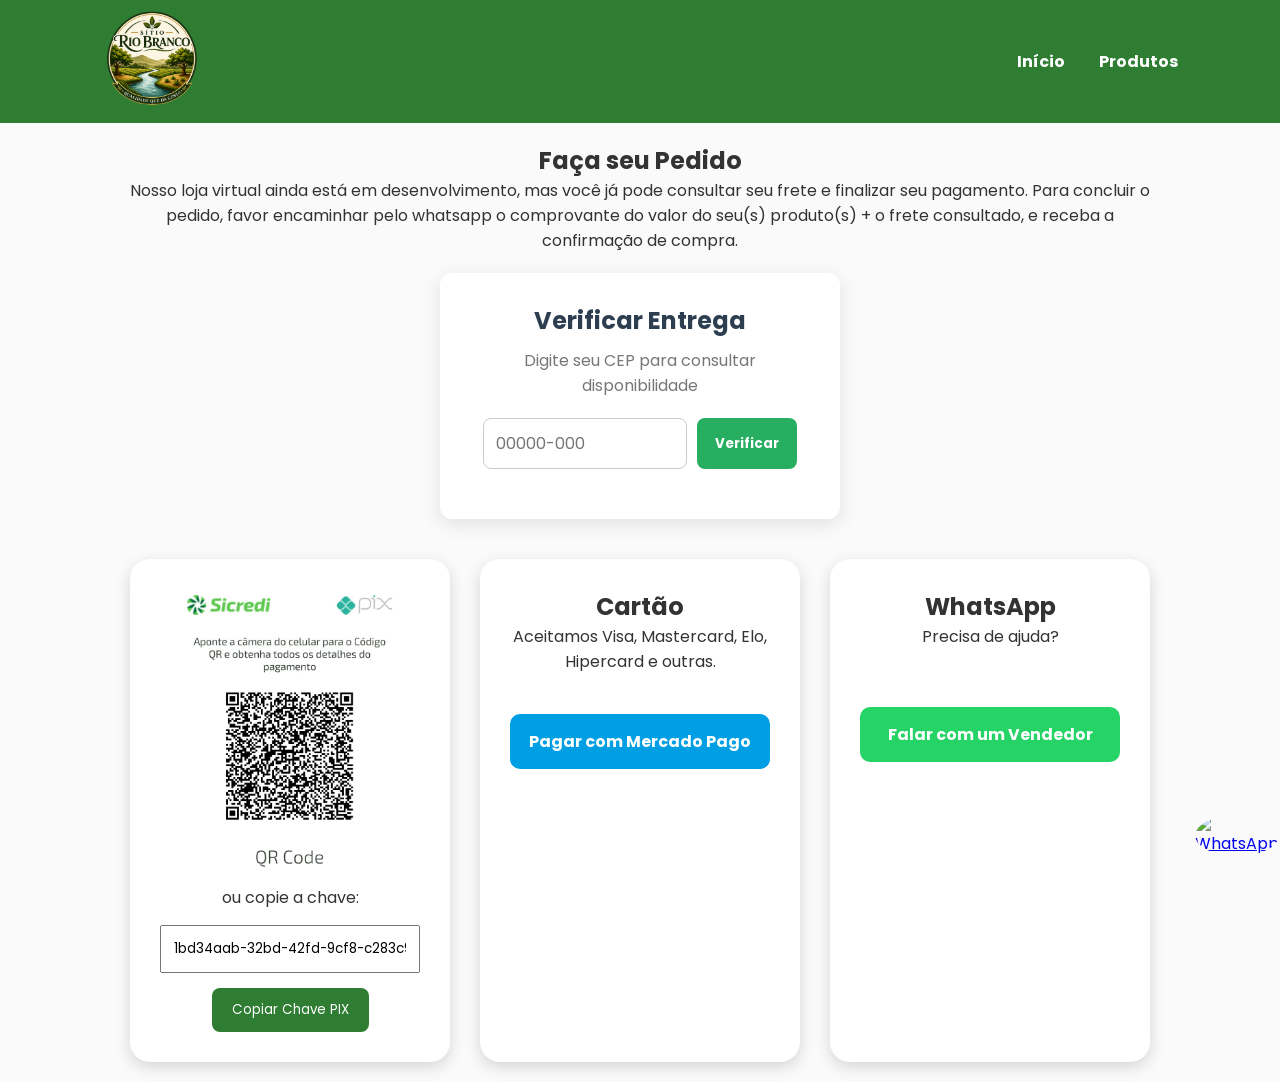
==== delivery.html @ 9be40a6a "v4 updated delivery logic for cities" ====
<!DOCTYPE html>
<html lang="pt-BR">

<head>

<meta charset="UTF-8">
<meta name="viewport" content="width=device-width, initial-scale=1">

<title>Pagamento | Sítio Rio Branco</title>

<meta name="description"
      content="Finalize sua compra com segurança utilizando PIX, cartão de crédito ou Mercado Pago no Sítio Rio Branco.">

<link rel="stylesheet" href="style.css">

<link href="https://fonts.googleapis.com/css2?family=Poppins:wght@300;500;700&display=swap" rel="stylesheet">

</head>

<body>

<header>

<div class="logo">
<img src="images/logo.png" height="80">
</div>

<nav>

<a href="index.html">Início</a>
<a href="index.html#produtos">Produtos</a>

</nav>

</header>

<section class="pagamento">

<h1>Faça seu Pedido</h1>

<p>

Nosso loja virtual ainda está em desenvolvimento, mas você já pode consultar seu frete e finalizar seu pagamento. 
Para concluir o pedido, favor encaminhar pelo whatsapp o comprovante do valor do seu(s) produto(s) + o frete consultado,
e receba a confirmação de compra.

</p>

<div class="delivery-container">

    <h1>Verificar Entrega</h1>

    <p class="subtitulo">Digite seu CEP para consultar disponibilidade</p>

    <div class="cep-box">
        <input type="text" id="cep" placeholder="00000-000">
        <button onclick="verificarCEP()">Verificar</button>
    </div>

    <p id="resultado-cep"></p>

</div>

<div class="opcoes">

<div class="opcao">

<img src="images/qrcode-pix.png" width="220">

<p>

ou copie a chave:

</p>

<input
type="text"
value="1bd34aab-32bd-42fd-9cf8-c283c9ab5a80"
readonly>

<button onclick="copiarPix()">

Copiar Chave PIX

</button>

</div>

<div class="opcao">

<h2>Cartão</h2>

<p>

Aceitamos Visa, Mastercard, Elo, Hipercard e outras.

</p>

<a
class="botaoMercado"
href="https://link.mercadopago.com.br/sitioriobranco"
target="_blank">

Pagar com Mercado Pago

</a>

</div>

<div class="opcao">

<h2>WhatsApp</h2>

<p>

Precisa de ajuda?

</p>

<a
class="botaoWhatsapp"
href="https://wa.me/5511985345020">

Falar com um Vendedor

</a>

</div>

</div>

</section>

<script>

function copiarPix(){

const campo=document.querySelector("input");

campo.select();

document.execCommand("copy");

alert("Chave PIX copiada!");

}

</script>


<!-- Botão WhatsApp -->
<a href="https://api.whatsapp.com/send?phone=5511985345020&text=Olá,%20quero%20fazer%20um%20pedido"
   target="_blank"
   class="whatsapp-button">
    <img src="https://upload.wikimedia.org/wikipedia/commons/6/6b/WhatsApp.svg"
         alt="WhatsApp">
</a>


<script>
function verificarCEP() {
    let cep = document.getElementById("cep").value.replace(/\D/g, "");
    let resultado = document.getElementById("resultado-cep");

    if (cep.length !== 8) {
        resultado.innerText = "CEP inválido.";
        return;
    }

    fetch(`https://viacep.com.br/ws/${cep}/json/`)
        .then(response => response.json())
        .then(data => {

            if (data.erro) {
                resultado.innerText = "CEP não encontrado.";
                return;
            }

            // EXEMPLO: definir regiões atendidas
            let cidadesAtendidas = [
                "São José do Rio Preto",
                "Mirassol",
                "Bady Bassitt"
            ];

            if (data.localidade === "São José do Rio Preto") {

    resultado.innerText =
        `1 dia útil para ${data.localidade}-${data.logradouro} ✔️ R$25 Motoboy`;

} else if (data.localidade === "Mirassol") {

    resultado.innerText =
        `Até 2 dias úteis para ${data.localidade}-${data.logradouro} ✔️ R$35 Motoboy`;

} else if (data.localidade === "Bady Bassitt") {

    resultado.innerText =
        `Até 3 dias úteis para ${data.localidade}-${data.logradouro} ✔️ R$39 Motoboy`;

} else {

    resultado.innerText =
        `Desculpe, ainda não entregamos para ${data.localidade} ❌ - Volte em breve`;

}
        })
        .catch(() => {
            resultado.innerText = "Erro ao consultar CEP.";
        });
}
</script>

<style>
.whatsapp-button {
    position: fixed;
    bottom: 20px;
    right: 20px;
    width: 65px;
    height: 65px;
    z-index: 9999;
}

.whatsapp-button img {
    width: 100%;
    height: 100%;
    border-radius: 50%;
    box-shadow: 0 0px 0px rgba(0,0,0,0.3);
}
</style>

</body>

</html>
---- style.css ----
*{
margin:0;
padding:0;
box-sizing:border-box;
font-family:Poppins;
}

body{
background:#fafafa;
color:#333;
}

header{

display:flex;
justify-content:space-between;
align-items:center;
padding:8px 8%;
background:#2e7d32;
color:white;

}

nav a{

margin-left:30px;
color:white;
text-decoration:none;
font-weight:bold;

}

.logo img{
height:100px;
}

.hero{
    height:80vh;

    display:flex;
    flex-direction:column;

    justify-content:flex-start;
    align-items:center;

    padding-top:30px;

    color:white;
    text-align:center;

    background:url(images/banner.png) center center;
    background-size:cover;
}

.hero h1{

font-size:55px;

text-shadow:2px 2px 5px black;

margin:-30px;

}

.hero p{

font-size:22px;

margin:20px;

}

.botao{

background:#ff9800;

padding:18px 40px;

border-radius:40px;

text-decoration:none;

color:white;

font-size:22px;

}

.produtos{

color:black;
padding:30px 5%;
margin-top:-15px;
font-family:Poppins;
}

.produtos h1{

text-align:center;


}

.cards{

display:flex;

gap:30px;

justify-content:center;

flex-wrap:wrap;

}

.card{

background:white;

border-radius:30px;

box-shadow:0 5px 15px rgba(0,0,0,.15);

width:330px;

overflow:hidden;

transition:.3s;

}

.card:hover{

transform:translateY(-8px);

}

.card > img{
    width:100%;
    height:250px;
    object-fit:cover;
}

.card h3{
    padding:20px 20px 0;
    margin-bottom:12px;
    font-size:24px;
    color:#2e7d32;
}

.card p{
    padding:0 20px;
    line-height:1.7;
    color:#555;
}

.card h4{
    padding:20px;
    font-size:26px;
    color:#2e7d32;
    font-weight:700;
}
.card a{

display:block;

margin:10px;

background:#25D366;

text-align:center;

padding:15px;

border-radius:10px;

color:white;

text-decoration:none;

}

.sobre{

padding:80px;

text-align:center;

background:#f1f1f1;

}

.pagamento{

padding:50px;

text-align:center;

}

.mercado{

background:#009ee3;

color:white;

padding:15px 35px;

border-radius:10px;

display:inline-block;

margin-top:20px;

text-decoration:none;

}

.depoimentos{

padding:80px;

background:white;

}

.comentarios{

display:flex;

justify-content:center;

gap:20px;

flex-wrap:wrap;

}

.comentarios div{

background:#f8f8f8;

padding:30px;

border-radius:15px;

width:300px;

}

footer{

background:#2e7d32;

color:white;

padding:40px;

text-align:center;

}

footer a{

color:white;

text-decoration:none;

}

.pagamento{

padding:20px 10%;

text-align:center;

}

.opcoes{

display:flex;

justify-content:center;

gap:30px;

flex-wrap:wrap;

margin-top:40px;

}

.opcao{

background:#fff;

width:320px;

padding:30px;

border-radius:20px;

box-shadow:0 5px 15px rgba(0,0,0,.15);

}

.opcao input{

width:100%;

padding:12px;

margin:15px 0;

}

.botaoMercado{

display:block;

background:#009EE3;

color:white;

padding:15px;

margin: 40px 0;

border-radius:10px;

text-decoration:none;

font-weight:bold;

}

.botaoWhatsapp{

display:block;

background:#25D366;

color:white;

margin: 58px 0;

padding:15px;

border-radius:10px;

text-decoration:none;

font-weight:bold;

}

button{

padding:12px 20px;

background:#2e7d32;

color:white;

border:none;

border-radius:8px;

cursor:pointer;

}

/* Container principal */
.delivery-container {
    max-width: 400px;
    margin: 20px auto;
    background: white;
    padding: 30px;
    border-radius: 12px;
    box-shadow: 0 5px 20px rgba(0,0,0,0.1);
    text-align: center;
}

/* Título */
.delivery-container h1 {
    margin-bottom: 10px;
    color: #2c3e50;
}

/* Subtítulo */
.subtitulo {
    color: #777;
    margin-bottom: 20px;
}

/* Caixa do CEP */
.cep-box {
    display: flex;
    gap: 10px;
    justify-content: center;
}

/* Input */
.cep-box input {
    padding: 12px;
    border: 1px solid #ccc;
    border-radius: 8px;
    width: 60%;
    font-size: 16px;
}

/* Botão */
.cep-box button {
    padding: 12px 18px;
    background: #27ae60;
    color: white;
    border: none;
    border-radius: 8px;
    cursor: pointer;
    font-weight: bold;
}

.cep-box button:hover {
    background: #219150;
}

/* Resultado */
#resultado-cep {
    margin-top: 20px;
    font-weight: bold;
    font-size: 16px;
}

.galeria{
    position: relative;
    width:100%;
    height:250px;
    overflow:hidden;
    border-radius:12px;
}

.galeria img{
    position:absolute;
    width:100%;
    height:100%;
    object-fit:cover;
    opacity:0;
    transition:opacity .5s;
}

.galeria img.ativa{
    opacity:1;
}
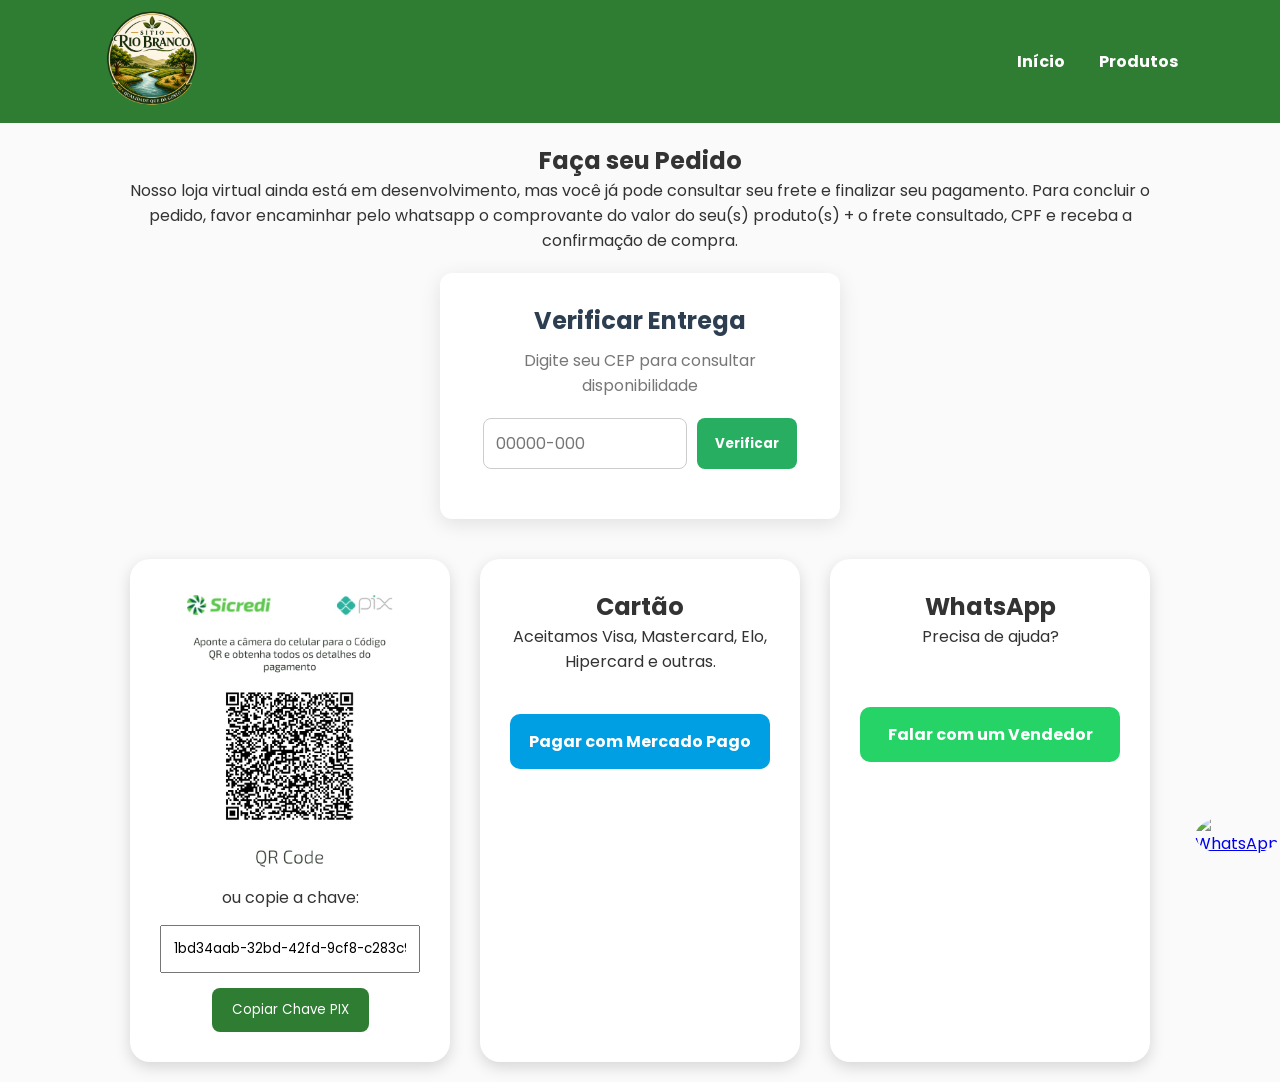
==== commit c73c2542: "v5 added webp images and text improvements" ====
--- a/delivery.html
+++ b/delivery.html
@@ -41,7 +41,7 @@
 <p>
 
 Nosso loja virtual ainda está em desenvolvimento, mas você já pode consultar seu frete e finalizar seu pagamento. 
-Para concluir o pedido, favor encaminhar pelo whatsapp o comprovante do valor do seu(s) produto(s) + o frete consultado,
+Para concluir o pedido, favor encaminhar pelo whatsapp o comprovante do valor do seu(s) produto(s) + o frete consultado, CPF
 e receba a confirmação de compra.
 
 </p>
@@ -147,6 +147,60 @@
 
 </script>
 
+
+<script>
+function verificarCEP() {
+    let cep = document.getElementById("cep").value.replace(/\D/g, "");
+    let resultado = document.getElementById("resultado-cep");
+
+    if (cep.length !== 8) {
+        resultado.innerText = "CEP inválido.";
+        return;
+    }
+
+    fetch(`https://viacep.com.br/ws/${cep}/json/`)
+        .then(response => response.json())
+        .then(data => {
+
+            if (data.erro) {
+                resultado.innerText = "CEP não encontrado.";
+                return;
+            }
+
+            // EXEMPLO: definir regiões atendidas
+            let cidadesAtendidas = [
+                "São José do Rio Preto",
+                "Mirassol",
+                "Bady Bassitt"
+            ];
+
+            if (data.localidade === "São José do Rio Preto") {
+
+    resultado.innerText =
+        `1 dia útil para ${data.localidade}-${data.logradouro} ✔️ R$20 Motoboy`;
+
+} else if (data.localidade === "Mirassol") {
+
+    resultado.innerText =
+        `Até 2 dias úteis para ${data.localidade}-${data.logradouro} ✔️ R$35 Motoboy`;
+
+} else if (data.localidade === "Bady Bassitt") {
+
+    resultado.innerText =
+        `Até 3 dias úteis para ${data.localidade}-${data.logradouro} ✔️ R$39 Motoboy`;
+
+} else {
+
+    resultado.innerText =
+        `Desculpe, ainda não entregamos para ${data.localidade} ❌ - Volte em breve`;
+
+}
+        })
+        .catch(() => {
+            resultado.innerText = "Erro ao consultar CEP.";
+        });
+}
+</script>
 
 <!-- Botão WhatsApp -->
 <a href="https://api.whatsapp.com/send?phone=5511985345020&text=Olá,%20quero%20fazer%20um%20pedido"
@@ -155,61 +209,6 @@
     <img src="https://upload.wikimedia.org/wikipedia/commons/6/6b/WhatsApp.svg"
          alt="WhatsApp">
 </a>
-
-
-<script>
-function verificarCEP() {
-    let cep = document.getElementById("cep").value.replace(/\D/g, "");
-    let resultado = document.getElementById("resultado-cep");
-
-    if (cep.length !== 8) {
-        resultado.innerText = "CEP inválido.";
-        return;
-    }
-
-    fetch(`https://viacep.com.br/ws/${cep}/json/`)
-        .then(response => response.json())
-        .then(data => {
-
-            if (data.erro) {
-                resultado.innerText = "CEP não encontrado.";
-                return;
-            }
-
-            // EXEMPLO: definir regiões atendidas
-            let cidadesAtendidas = [
-                "São José do Rio Preto",
-                "Mirassol",
-                "Bady Bassitt"
-            ];
-
-            if (data.localidade === "São José do Rio Preto") {
-
-    resultado.innerText =
-        `1 dia útil para ${data.localidade}-${data.logradouro} ✔️ R$25 Motoboy`;
-
-} else if (data.localidade === "Mirassol") {
-
-    resultado.innerText =
-        `Até 2 dias úteis para ${data.localidade}-${data.logradouro} ✔️ R$35 Motoboy`;
-
-} else if (data.localidade === "Bady Bassitt") {
-
-    resultado.innerText =
-        `Até 3 dias úteis para ${data.localidade}-${data.logradouro} ✔️ R$39 Motoboy`;
-
-} else {
-
-    resultado.innerText =
-        `Desculpe, ainda não entregamos para ${data.localidade} ❌ - Volte em breve`;
-
-}
-        })
-        .catch(() => {
-            resultado.innerText = "Erro ao consultar CEP.";
-        });
-}
-</script>
 
 <style>
 .whatsapp-button {
--- a/style.css
+++ b/style.css
@@ -48,7 +48,7 @@
     color:white;
     text-align:center;
 
-    background:url(images/banner.png) center center;
+    background:url(images/banner.webp) center center;
     background-size:cover;
 }
 
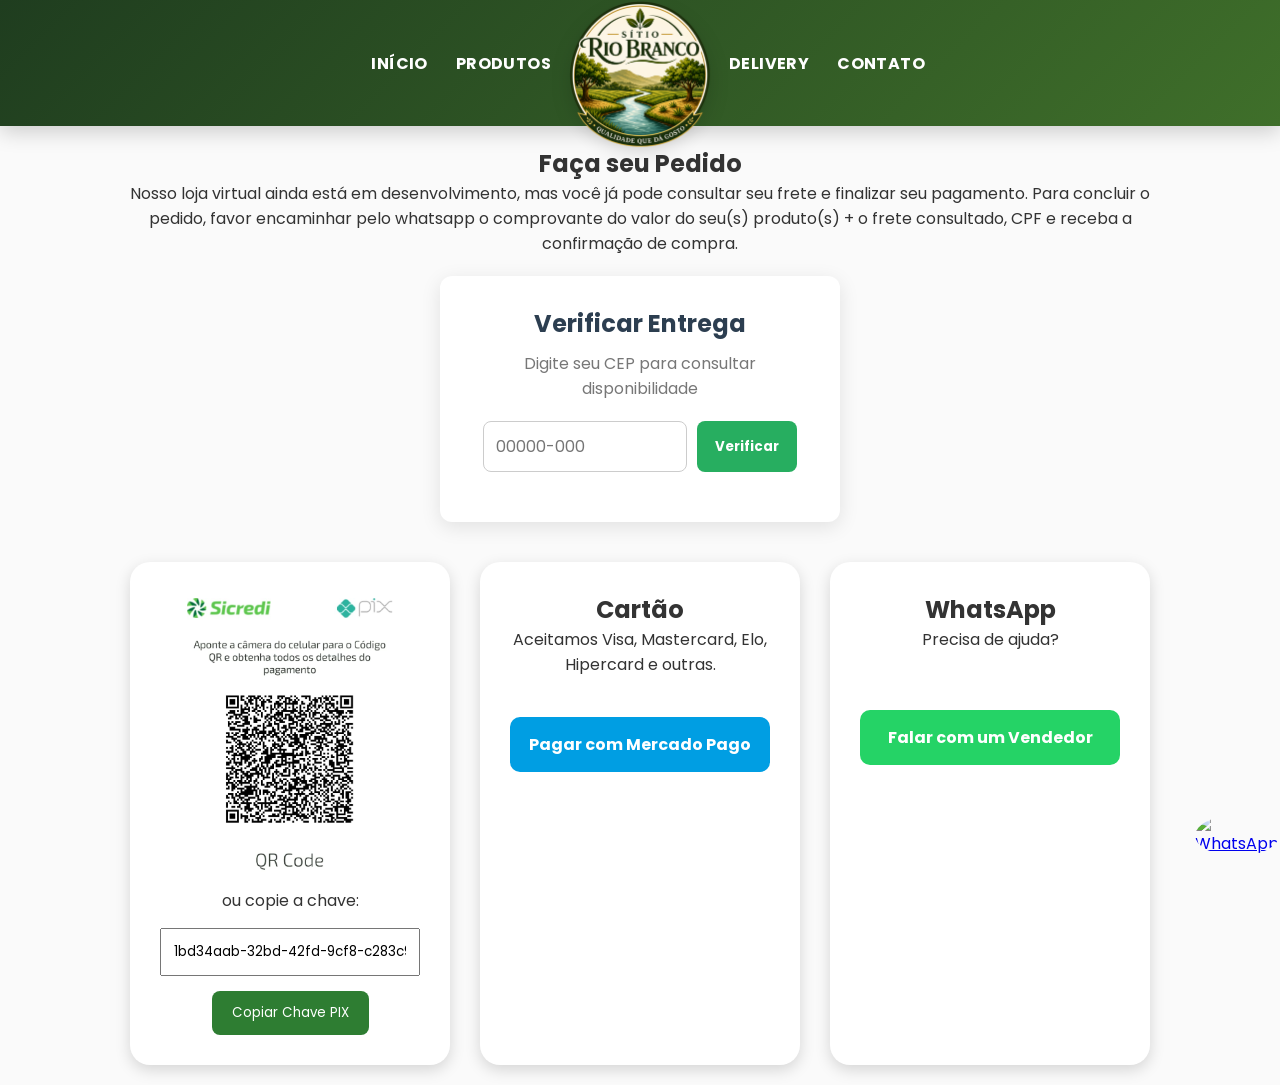
==== commit d911e301: "v8 major changes in Layout of page" ====
--- a/delivery.html
+++ b/delivery.html
@@ -19,20 +19,29 @@
 
 <body>
 
-<header>
-
-<div class="logo">
-<img src="images/logo.png" height="80">
-</div>
-
-<nav>
-
-<a href="index.html">Início</a>
-<a href="index.html#produtos">Produtos</a>
-
-</nav>
-
+<header class="topo-integrado">
+  <nav class="menu-integrado" aria-label="Menu principal">
+
+    <div class="menu-lado menu-esquerdo">
+      <a href="index.html">Início</a>
+      <a href="index.html#produtos">Produtos</a>
+	  
+    </div>
+
+    <a href="#inicio" class="logo-central" aria-label="Sítio Rio Branco - Página inicial">
+      <img src="images/logo.png" alt="Logotipo do Sítio Rio Branco">
+    </a>
+
+    <div class="menu-lado menu-direito">
+      <a href="delivery.html">Delivery</a>
+      <a href="index.html#contato">Contato</a>
+    </div>
+
+  </nav>
 </header>
+
+
+
 
 <section class="pagamento">
 
@@ -150,6 +159,35 @@
 
 <script>
 function verificarCEP() {
+	const cepsFree = ['15062-222',
+'15062-221',
+'15062-223',
+'15062-220',
+'15062-235',
+'15062-237',
+'15062-225',
+'15062-246',
+'15062-239',
+'15062-242',
+'15062-224',
+'15062-241',
+'15062-244',
+'15062-247',
+'15062-240',
+'15062-228',
+'15062-227',
+'15062-231',
+'15062-236',
+'15062-248',
+'15062-232',
+'15062-229',
+'15062-226',
+'15062-243',
+'15062-233',
+'15062-234',
+'15062-238',
+'15062-230']
+
     let cep = document.getElementById("cep").value.replace(/\D/g, "");
     let resultado = document.getElementById("resultado-cep");
 
@@ -173,21 +211,26 @@
                 "Mirassol",
                 "Bady Bassitt"
             ];
-
-            if (data.localidade === "São José do Rio Preto") {
+			if(data.cep === '15075-345'){ //cep unique 
+				resultado.innerText = `1 dia útil para o Condomínio Unique Felicità ✔️ Frete Grátis!`
+			}else if(cepsFree.includes(data.cep)){
+				resultado.innerText =
+			`1 dia útil para o Condomínio Recanto do Lago ✔️ Frete Grátis!`
+			
+			}else if (data.localidade === "São José do Rio Preto") {
+
+			resultado.innerText =
+			`1 dia útil para ${data.logradouro} ✔️ R$20 Motoboy`;
+
+} else if (data.localidade === "Mirassol") {
 
     resultado.innerText =
-        `1 dia útil para ${data.localidade}-${data.logradouro} ✔️ R$20 Motoboy`;
-
-} else if (data.localidade === "Mirassol") {
+        `Até 2 dias úteis para ${data.logradouro} ✔️ R$35 Motoboy`;
+
+} else if (data.localidade === "Bady Bassitt") {
 
     resultado.innerText =
-        `Até 2 dias úteis para ${data.localidade}-${data.logradouro} ✔️ R$35 Motoboy`;
-
-} else if (data.localidade === "Bady Bassitt") {
-
-    resultado.innerText =
-        `Até 3 dias úteis para ${data.localidade}-${data.logradouro} ✔️ R$39 Motoboy`;
+        `Até 3 dias úteis para ${data.logradouro} ✔️ R$39 Motoboy`;
 
 } else {
 
--- a/style.css
+++ b/style.css
@@ -10,28 +10,134 @@
 color:#333;
 }
 
-header{
-
-display:flex;
-justify-content:space-between;
-align-items:center;
-padding:8px 8%;
-background:#2e7d32;
-color:white;
-
-}
-
-nav a{
-
-margin-left:30px;
-color:white;
-text-decoration:none;
-font-weight:bold;
-
-}
-
-.logo img{
-height:100px;
+/* ===== MENU INTEGRADO AO LOGO ===== */
+
+.topo-integrado {
+    width: 100%;
+    background: linear-gradient(135deg, #1f3d1f, #3f6f2a);
+    padding: 10px 6%;
+    position: sticky;
+    top: 0;
+    z-index: 999;
+    box-shadow: 0 6px 20px rgba(0,0,0,0.18);
+}
+
+.menu-integrado {
+    max-width: 1180px;
+    margin: 0 auto;
+    min-height: 92px;
+    display: grid;
+    grid-template-columns: 1fr auto 1fr;
+    align-items: center;
+    gap: 25px;
+    position: relative;
+}
+
+.menu-lado {
+    display: flex;
+    align-items: center;
+    gap: 28px;
+}
+
+.menu-esquerdo {
+    justify-content: flex-end;
+}
+
+.menu-direito {
+    justify-content: flex-start;
+}
+
+.menu-integrado a {
+    color: #ffffff;
+    text-decoration: none;
+    font-weight: 700;
+    font-size: 16px;
+    letter-spacing: 0.4px;
+    text-transform: uppercase;
+    position: relative;
+    transition: 0.25s ease;
+}
+
+.menu-integrado a:not(.logo-central)::after {
+    content: "";
+    width: 0;
+    height: 3px;
+    background: #ffc107;
+    position: absolute;
+    left: 0;
+    bottom: -8px;
+    border-radius: 20px;
+    transition: 0.25s ease;
+}
+
+.menu-integrado a:not(.logo-central):hover {
+    color: #ffe082;
+}
+
+.menu-integrado a:not(.logo-central):hover::after {
+    width: 100%;
+}
+
+.logo-central {
+    width: 128px;
+    height: 128px;
+    background: #ffffff;
+    border-radius: 50%;
+    display: flex;
+    align-items: center;
+    justify-content: center;
+    padding: 0px;
+    box-shadow: 0 8px 24px rgba(0,0,0,0.25);
+    border: 5px solid #f4d27a;
+    margin-bottom: -22px;
+    z-index: 2;
+}
+
+.logo-central img {
+    max-width: 133%;
+    max-height: 133%;
+    object-fit: contain;
+}
+
+/* Ajuste para o banner não ficar escondido atrás do logo */
+.hero {
+    padding-top: 80px;
+}
+
+/* ===== RESPONSIVO CELULAR ===== */
+
+@media (max-width: 768px) {
+    .topo-integrado {
+        padding: 12px 4%;
+    }
+
+    .menu-integrado {
+        grid-template-columns: 1fr;
+        min-height: auto;
+        gap: 12px;
+        text-align: center;
+    }
+
+    .logo-central {
+        order: -1;
+        width: 105px;
+        height: 105px;
+        margin: 0 auto 5px;
+    }
+
+    .menu-lado {
+        justify-content: center;
+        gap: 18px;
+        flex-wrap: wrap;
+    }
+
+    .menu-integrado a {
+        font-size: 14px;
+    }
+
+    .hero {
+        padding-top: 35px;
+    }
 }
 
 .hero{
@@ -72,17 +178,20 @@
 
 .botao{
 
-background:#ff9800;
-
-padding:18px 40px;
-
-border-radius:40px;
-
-text-decoration:none;
-
-color:white;
-
-font-size:22px;
+  background: linear-gradient(135deg, #ff9800, #ff6d00);
+  padding: 16px 44px;
+  border-radius: 50px;
+
+  text-decoration: none;
+  color: #ffffff;
+  font-size: 20px;
+  font-weight: 700;
+  letter-spacing: 0.5px;
+
+  display: inline-block;
+  transition: all 0.25s ease;
+
+  box-shadow: 0 6px 18px rgba(255, 152, 0, 0.35);
 
 }
 
@@ -450,4 +559,140 @@
 
 .galeria img.ativa{
     opacity:1;
+}
+
+/* ===== CONTADOR DE PRODUTOS ===== */
+
+.contador-produto {
+    display: flex;
+    align-items: center;
+    justify-content: center;
+    gap: 14px;
+    margin: 15px 20px 10px;
+}
+
+.contador-produto button {
+    width: 38px;
+    height: 38px;
+    border-radius: 50%;
+    border: none;
+    background: #2e7d32;
+    color: white;
+    font-size: 22px;
+    font-weight: bold;
+    cursor: pointer;
+    transition: 0.25s ease;
+}
+
+.contador-produto button:hover {
+    background: #1b5e20;
+    transform: scale(1.08);
+}
+
+.contador-produto .quantidade {
+    min-width: 35px;
+    text-align: center;
+    font-size: 20px;
+    font-weight: 700;
+    color: #2e7d32;
+}
+
+/* ===== BOTÃO ADICIONAR AO CARRINHO ===== */
+
+.btn-carrinho {
+    display: block;
+    width: calc(100% - 20px);
+    margin: 10px;
+    background: linear-gradient(135deg, #ff9800, #ff6d00);
+    color: #ffffff;
+    padding: 15px;
+    border-radius: 10px;
+    border: none;
+    font-weight: 700;
+    font-size: 16px;
+    cursor: pointer;
+    transition: 0.25s ease;
+}
+
+.btn-carrinho:hover {
+    transform: translateY(-2px);
+    box-shadow: 0 5px 14px rgba(255, 109, 0, 0.35);
+}
+
+/* ===== SEÇÃO CARRINHO ===== */
+
+.carrinho-section {
+    padding: 50px 8%;
+    background: #f7f3e8;
+    text-align: center;
+}
+
+.carrinho-section h2 {
+    font-size: 34px;
+    color: #2e7d32;
+    margin-bottom: 25px;
+}
+
+#lista-carrinho {
+    max-width: 700px;
+    margin: 0 auto 20px;
+    background: white;
+    border-radius: 18px;
+    padding: 20px;
+    box-shadow: 0 5px 18px rgba(0,0,0,0.12);
+}
+
+.item-carrinho {
+    display: flex;
+    justify-content: space-between;
+    align-items: center;
+    gap: 15px;
+    border-bottom: 1px solid #eee;
+    padding: 14px 0;
+    text-align: left;
+}
+
+.item-carrinho:last-child {
+    border-bottom: none;
+}
+
+.item-carrinho strong {
+    color: #2e7d32;
+}
+
+.item-carrinho button {
+    background: #c62828;
+    color: white;
+    border: none;
+    padding: 8px 11px;
+    border-radius: 8px;
+    cursor: pointer;
+}
+
+.carrinho-vazio {
+    color: #777;
+    font-size: 16px;
+}
+
+.total-carrinho {
+    font-size: 24px;
+    margin: 20px 0;
+    color: #333;
+}
+
+.btn-finalizar {
+    background: #25D366;
+    color: white;
+    border: none;
+    border-radius: 50px;
+    padding: 16px 38px;
+    font-size: 18px;
+    font-weight: 700;
+    cursor: pointer;
+    transition: 0.25s ease;
+}
+
+.btn-finalizar:hover {
+    background: #1ebe5d;
+    transform: translateY(-2px);
 }
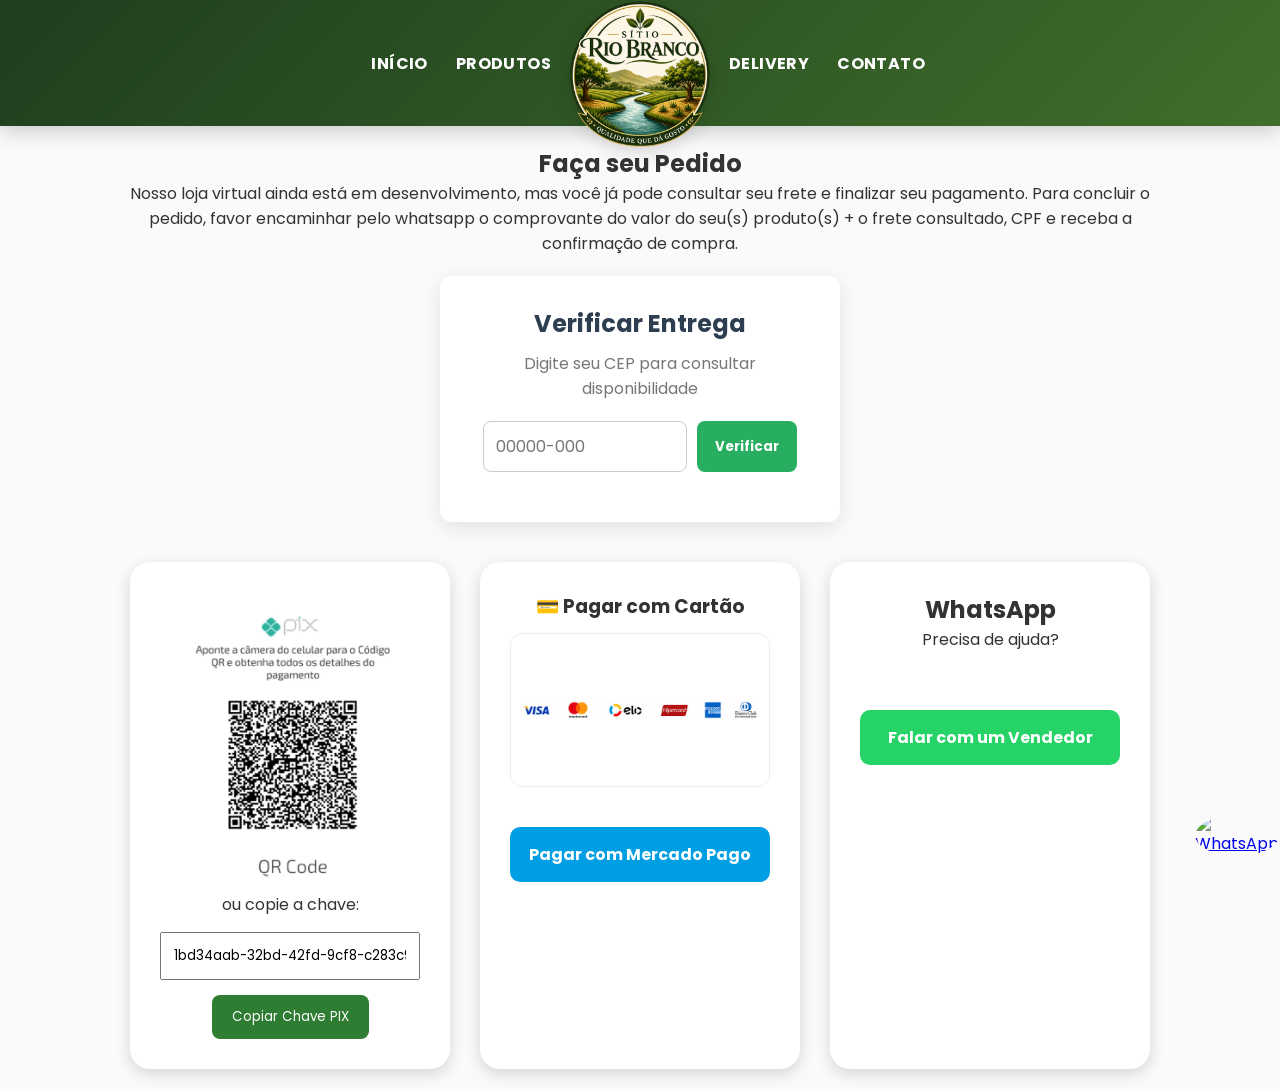
==== commit d670198d: "v9 improves on java script for cep text field webp files added instead of png improves on delivery" ====
--- a/delivery.html
+++ b/delivery.html
@@ -29,7 +29,7 @@
     </div>
 
     <a href="#inicio" class="logo-central" aria-label="Sítio Rio Branco - Página inicial">
-      <img src="images/logo.png" alt="Logotipo do Sítio Rio Branco">
+      <img src="images/logo.webp" alt="Logotipo do Sítio Rio Branco">
     </a>
 
     <div class="menu-lado menu-direito">
@@ -62,7 +62,7 @@
     <p class="subtitulo">Digite seu CEP para consultar disponibilidade</p>
 
     <div class="cep-box">
-        <input type="text" id="cep" placeholder="00000-000">
+        <input type="text" id="cep" placeholder="00000-000" maxlength="9" inputmode="numeric" oninput="formatarCEP(this)">
         <button onclick="verificarCEP()">Verificar</button>
     </div>
 
@@ -74,7 +74,7 @@
 
 <div class="opcao">
 
-<img src="images/qrcode-pix.png" width="220">
+<img src="images/qrcode-pix.webp" width="220">
 
 <p>
 
@@ -97,13 +97,11 @@
 
 <div class="opcao">
 
-<h2>Cartão</h2>
-
-<p>
-
-Aceitamos Visa, Mastercard, Elo, Hipercard e outras.
-
-</p>
+<h3>💳 Pagar com Cartão</h3>
+
+    <div class="bandeiras-cartao">
+         <img src="images/bandeiras_cartao.webp">        
+    </div>
 
 <a
 class="botaoMercado"
@@ -157,7 +155,24 @@
 </script>
 
 
+
 <script>
+
+function formatarCEP(input) {
+    // Remove tudo que não for número
+    let valor = input.value.replace(/\D/g, '');
+
+    // Limita a 8 dígitos
+    valor = valor.substring(0, 8);
+
+    // Adiciona o hífen automaticamente
+    if (valor.length > 5) {
+        valor = valor.replace(/(\d{5})(\d+)/, '$1-$2');
+    }
+
+    input.value = valor;
+}
+
 function verificarCEP() {
 	const cepsFree = ['15062-222',
 '15062-221',
--- a/style.css
+++ b/style.css
@@ -695,4 +695,29 @@
 .btn-finalizar:hover {
     background: #1ebe5d;
     transform: translateY(-2px);
-}+}
+
+/* Ajuste apenas da área das bandeiras do cartão */
+.opcao .bandeiras-cartao {
+    width: 100%;
+    margin: 12px 0 18px;
+    padding: 10px 12px;
+    background: #ffffff;
+    border: 1px solid #eeeeee;
+    border-radius: 12px;
+
+    display: flex;
+    justify-content: center;
+    align-items: center;
+
+    overflow: hidden;
+}
+
+/* Ajuste da imagem das bandeiras */
+.opcao .bandeiras-cartao img {
+    width: 100%;
+    max-width: 320px;
+    height: auto;
+    display: block;
+    object-fit: contain;
+}
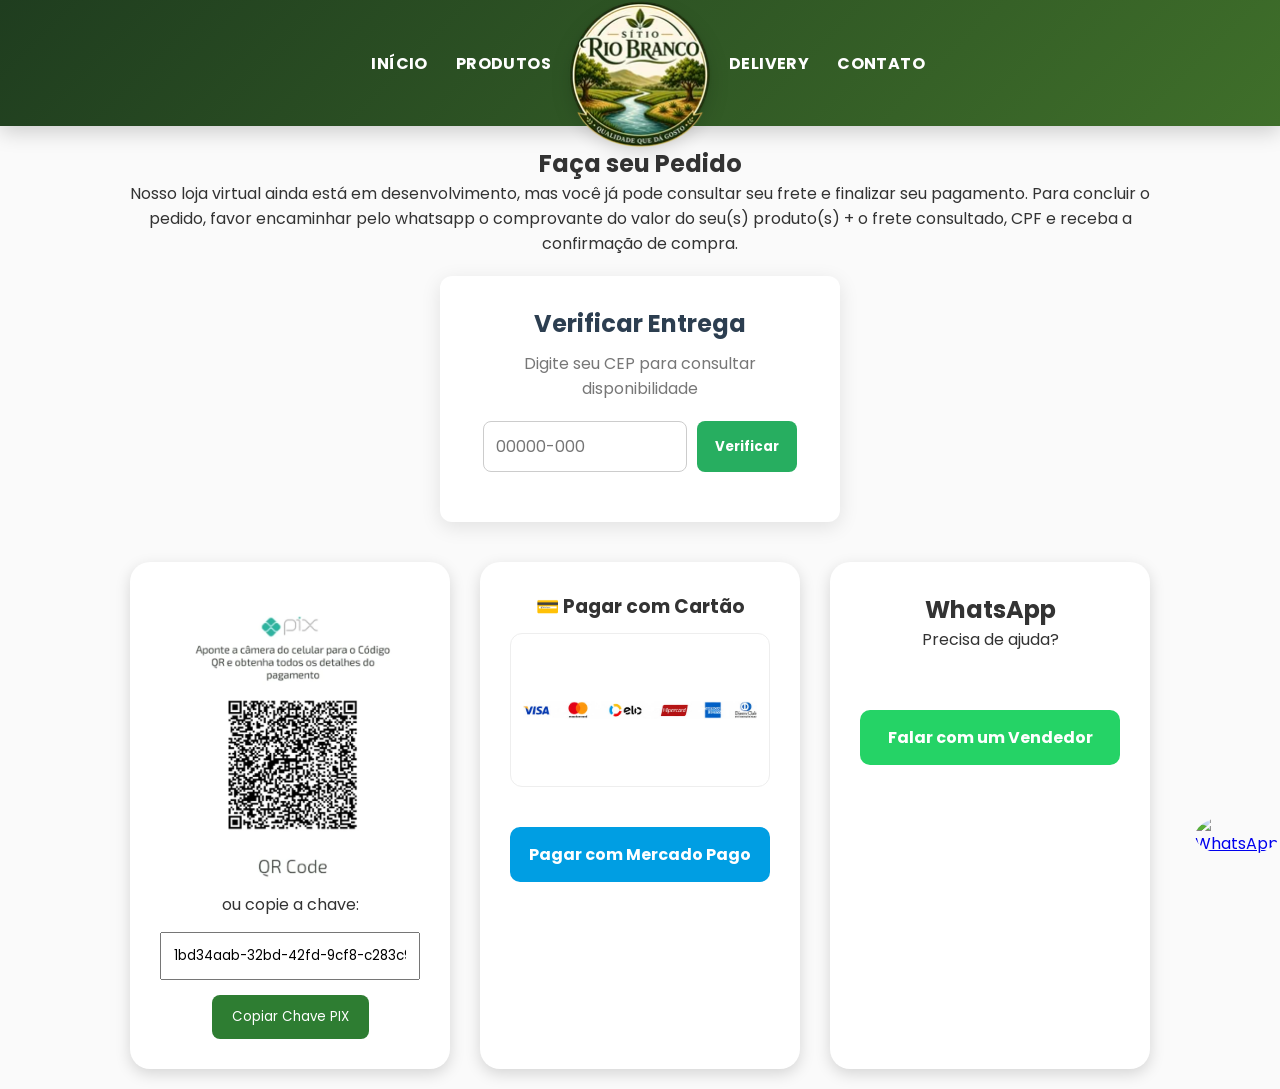
==== commit f22e92dd: "v10 added new images and improved button" ====
--- a/delivery.html
+++ b/delivery.html
@@ -29,7 +29,11 @@
     </div>
 
     <a href="#inicio" class="logo-central" aria-label="Sítio Rio Branco - Página inicial">
-      <img src="images/logo.webp" alt="Logotipo do Sítio Rio Branco">
+      <img src="images/logo.webp"
+		 width="157"
+		 height="157"
+		 alt="Sítio Rio Branco"
+		 loading="eager">
     </a>
 
     <div class="menu-lado menu-direito">
@@ -63,7 +67,11 @@
 
     <div class="cep-box">
         <input type="text" id="cep" placeholder="00000-000" maxlength="9" inputmode="numeric" oninput="formatarCEP(this)">
-        <button onclick="verificarCEP()">Verificar</button>
+        
+		<button id="btn-verificar" onclick="verificarCEP()">
+            Verificar
+        </button>
+
     </div>
 
     <p id="resultado-cep"></p>
@@ -154,6 +162,20 @@
 
 </script>
 
+
+<script>
+   
+ const inputCEP = document.getElementById("cep");
+    const botaoVerificar = document.getElementById("btn-verificar");
+
+    inputCEP.addEventListener("keydown", function(event) {
+        if (event.key === "Enter") {
+            event.preventDefault();
+            botaoVerificar.click();
+        }
+    });
+
+</script>
 
 
 <script>
--- a/style.css
+++ b/style.css
@@ -561,28 +561,6 @@
     opacity:1;
 }
 
-/* ===== CONTADOR DE PRODUTOS ===== */
-
-.contador-produto {
-    display: flex;
-    align-items: center;
-    justify-content: center;
-    gap: 14px;
-    margin: 15px 20px 10px;
-}
-
-.contador-produto button {
-    width: 38px;
-    height: 38px;
-    border-radius: 50%;
-    border: none;
-    background: #2e7d32;
-    color: white;
-    font-size: 22px;
-    font-weight: bold;
-    cursor: pointer;
-    transition: 0.25s ease;
-}
 
 .contador-produto button:hover {
     background: #1b5e20;
@@ -595,106 +573,6 @@
     font-size: 20px;
     font-weight: 700;
     color: #2e7d32;
-}
-
-/* ===== BOTÃO ADICIONAR AO CARRINHO ===== */
-
-.btn-carrinho {
-    display: block;
-    width: calc(100% - 20px);
-    margin: 10px;
-    background: linear-gradient(135deg, #ff9800, #ff6d00);
-    color: #ffffff;
-    padding: 15px;
-    border-radius: 10px;
-    border: none;
-    font-weight: 700;
-    font-size: 16px;
-    cursor: pointer;
-    transition: 0.25s ease;
-}
-
-.btn-carrinho:hover {
-    transform: translateY(-2px);
-    box-shadow: 0 5px 14px rgba(255, 109, 0, 0.35);
-}
-
-/* ===== SEÇÃO CARRINHO ===== */
-
-.carrinho-section {
-    padding: 50px 8%;
-    background: #f7f3e8;
-    text-align: center;
-}
-
-.carrinho-section h2 {
-    font-size: 34px;
-    color: #2e7d32;
-    margin-bottom: 25px;
-}
-
-#lista-carrinho {
-    max-width: 700px;
-    margin: 0 auto 20px;
-    background: white;
-    border-radius: 18px;
-    padding: 20px;
-    box-shadow: 0 5px 18px rgba(0,0,0,0.12);
-}
-
-.item-carrinho {
-    display: flex;
-    justify-content: space-between;
-    align-items: center;
-    gap: 15px;
-    border-bottom: 1px solid #eee;
-    padding: 14px 0;
-    text-align: left;
-}
-
-.item-carrinho:last-child {
-    border-bottom: none;
-}
-
-.item-carrinho strong {
-    color: #2e7d32;
-}
-
-.item-carrinho button {
-    background: #c62828;
-    color: white;
-    border: none;
-    padding: 8px 11px;
-    border-radius: 8px;
-    cursor: pointer;
-}
-
-.carrinho-vazio {
-    color: #777;
-    font-size: 16px;
-}
-
-.total-carrinho {
-    font-size: 24px;
-    margin: 20px 0;
-    color: #333;
-}
-
-.btn-finalizar {
-    background: #25D366;
-    color: white;
-    border: none;
-    border-radius: 50px;
-    padding: 16px 38px;
-    font-size: 18px;
-    font-weight: 700;
-    cursor: pointer;
-    transition: 0.25s ease;
-}
-
-.btn-finalizar:hover {
-    background: #1ebe5d;
-    transform: translateY(-2px);
 }
 
 /* Ajuste apenas da área das bandeiras do cartão */
@@ -721,3 +599,4 @@
     display: block;
     object-fit: contain;
 }
+
